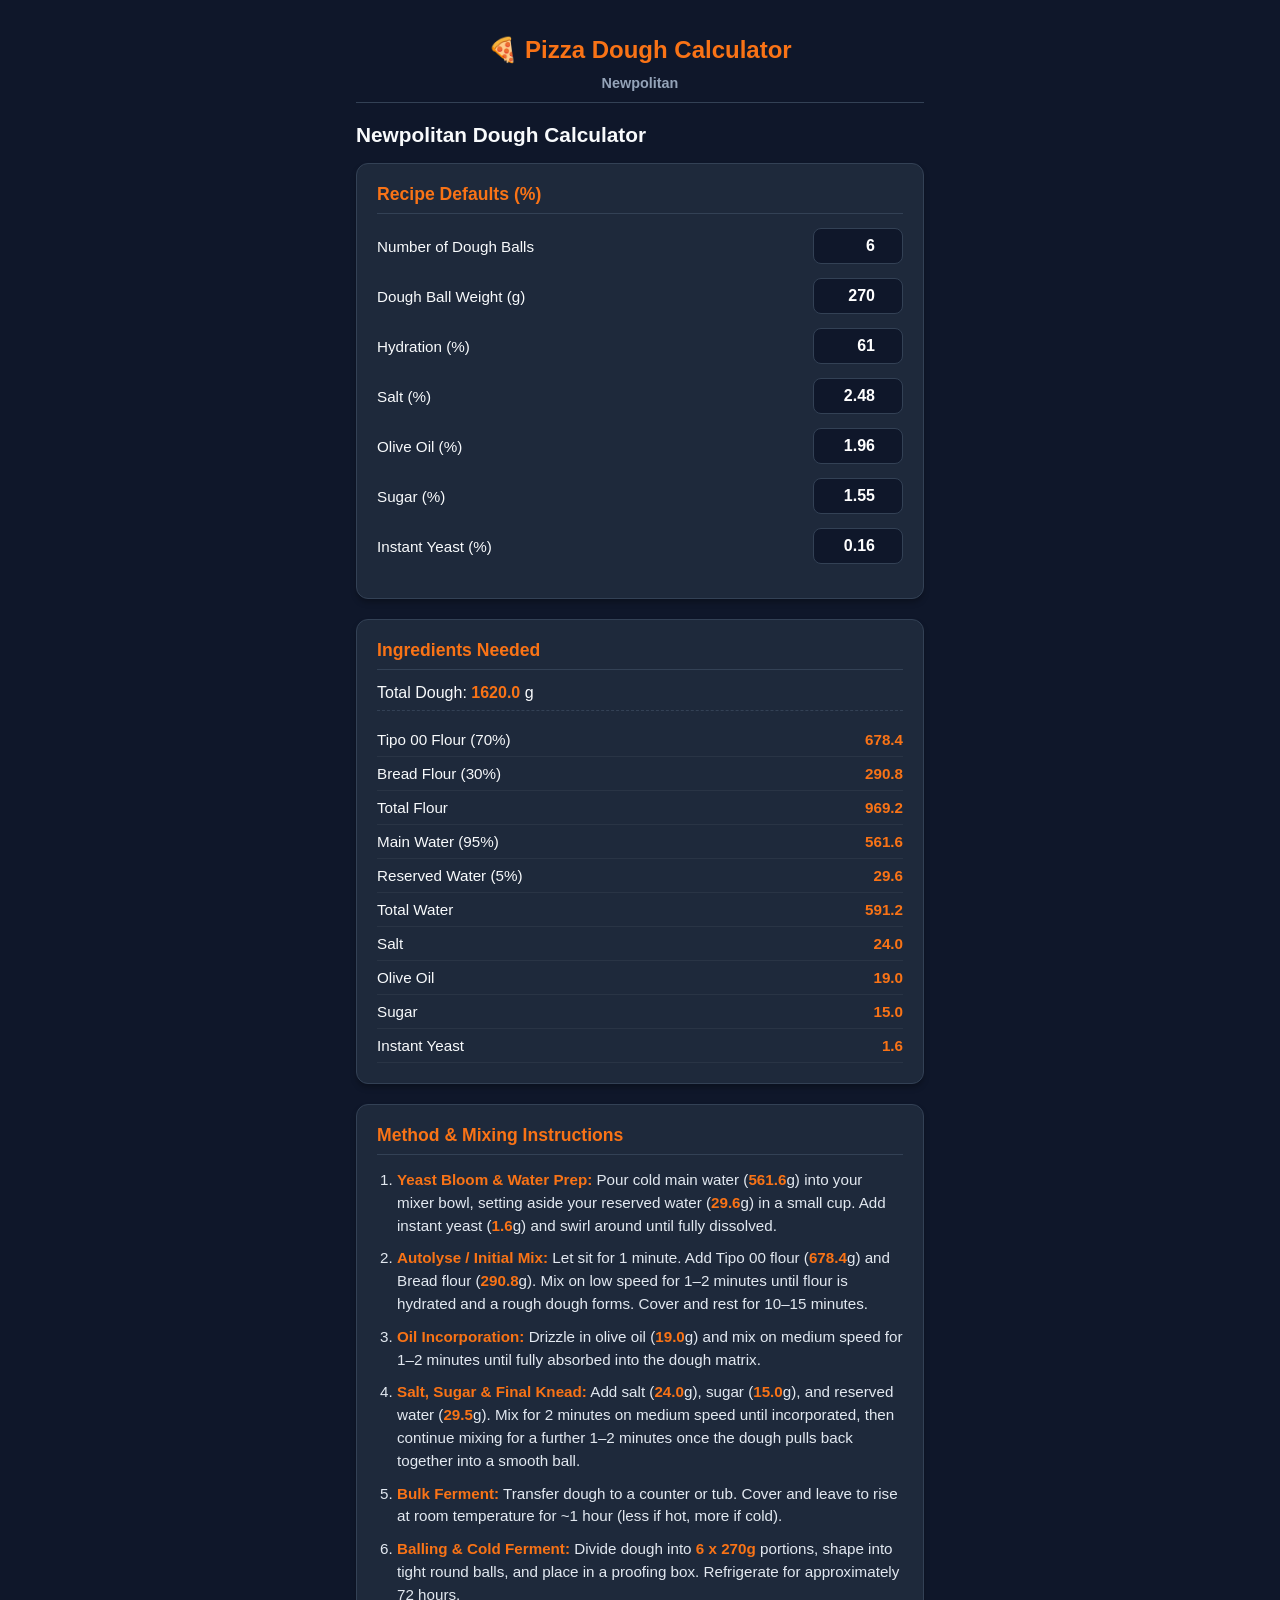
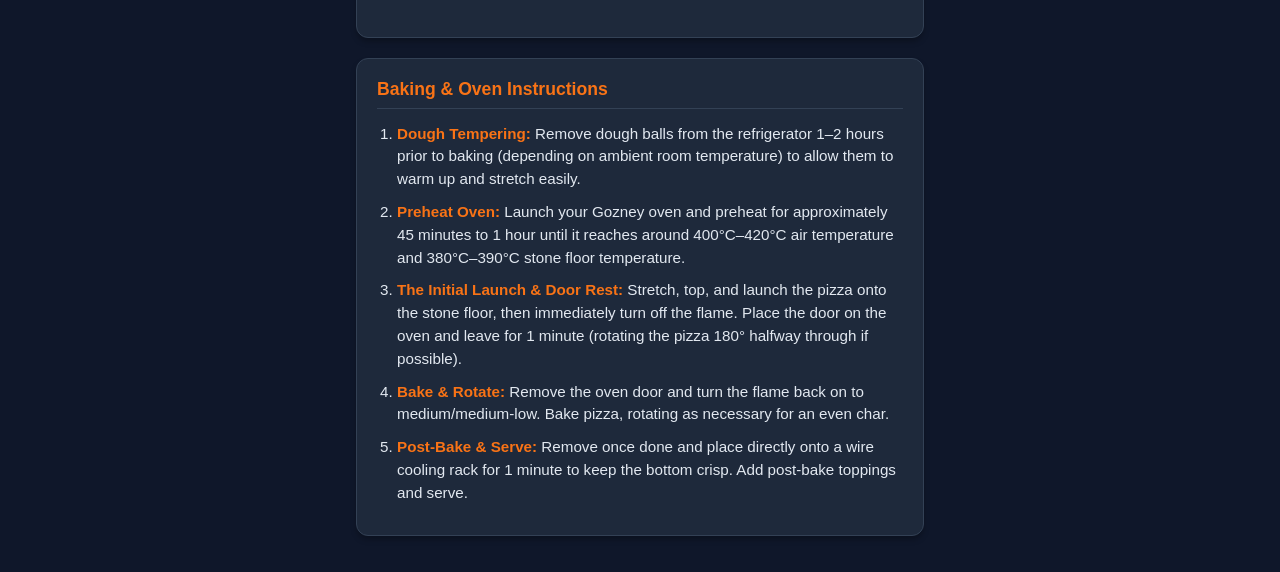
==== index.html @ 99739b67 "Add files via upload" ====
<!DOCTYPE html>
<html lang="en">
<head>
  <meta charset="UTF-8">
  <meta name="viewport" content="width=device-width, initial-scale=1.0">
  <title>Newpolitan Pizza Calculator</title>
  <link rel="stylesheet" href="styles.css">
</head>
<body>

  <!-- Header -->
  <header>
    <h1>🍕 Pizza Dough Calculator</h1>
    <nav>
      <a href="index.html">Newpolitan</a>
    </nav>
  </header>

  <main>
    <h2>Newpolitan Dough Calculator</h2>

    <!-- Inputs Section -->
    <section>
      <h3>Recipe Defaults (%)</h3>
      <label>
        Number of Dough Balls
        <input type="number" id="numBalls" value="6" min="1" max="50">
      </label>
      <label>
        Dough Ball Weight (g)
        <input type="number" id="ballWeight" value="270" step="5" min="50" max="500">
      </label>
      <label>
        Hydration (%)
        <input type="number" id="hydration" value="61" step="0.5" min="50" max="90">
      </label>
      <label>
        Salt (%)
        <input type="number" id="salt" value="2.48" step="0.01" min="0.5" max="5">
      </label>
      <label>
        Olive Oil (%)
        <input type="number" id="oil" value="1.96" step="0.01" min="0" max="5">
      </label>
      <label>
        Sugar (%)
        <input type="number" id="sugar" value="1.55" step="0.01" min="0" max="5">
      </label>
      <label>
        Instant Yeast (%)
        <input type="number" id="yeast" value="0.16" step="0.01" min="0.01" max="2">
      </label>
    </section>

    <!-- Ingredients Needed Section -->
    <section>
      <h3>Ingredients Needed</h3>
      <p class="results-summary">Total Dough: <strong id="totalWeight" style="color: var(--accent-color);">1620</strong> g</p>
      <ul>
        <li><span>Tipo 00 Flour (70%)</span> <strong id="tipo00">678.3 g</strong></li>
        <li><span>Bread Flour (30%)</span> <strong id="breadFlour">290.7 g</strong></li>
        <li><span>Total Flour</span> <strong id="totalFlour">969.0 g</strong></li>
        <li><span>Main Water (95%)</span> <strong id="mainWater">561.5 g</strong></li>
        <li><span>Reserved Water (5%)</span> <strong id="reservedWater">29.5 g</strong></li>
        <li><span>Total Water</span> <strong id="totalWater">591.0 g</strong></li>
        <li><span>Salt</span> <strong id="saltWeight">24.0 g</strong></li>
        <li><span>Olive Oil</span> <strong id="oilWeight">19.0 g</strong></li>
        <li><span>Sugar</span> <strong id="sugarWeight">15.0 g</strong></li>
        <li><span>Instant Yeast</span> <strong id="yeastWeight">1.55 g</strong></li>
      </ul>
    </section>

    <!-- Method Instructions Section -->
    <section>
      <h3>Method & Mixing Instructions</h3>
      <ol>
        <li>
          <strong>Yeast Bloom & Water Prep:</strong> Pour cold main water (<strong id="mMainWater">561.5</strong>g) into your mixer bowl, setting aside your reserved water (<strong id="mReservedWater">29.5</strong>g) in a small cup. Add instant yeast (<strong id="mYeast">1.55</strong>g) and swirl around until fully dissolved.
        </li>
        <li>
          <strong>Autolyse / Initial Mix:</strong> Let sit for 1 minute. Add Tipo 00 flour (<strong id="mTipo00">678.3</strong>g) and Bread flour (<strong id="mBreadFlour">290.7</strong>g). Mix on low speed for 1–2 minutes until flour is hydrated and a rough dough forms. Cover and rest for 10–15 minutes.
        </li>
        <li>
          <strong>Oil Incorporation:</strong> Drizzle in olive oil (<strong id="mOil">19.0</strong>g) and mix on medium speed for 1–2 minutes until fully absorbed into the dough matrix.
        </li>
        <li>
          <strong>Salt, Sugar & Final Knead:</strong> Add salt (<strong id="mSalt">24.0</strong>g), sugar (<strong id="mSugar">15.0</strong>g), and reserved water (<strong id="mReservedWater">29.5</strong>g). Mix for 2 minutes on medium speed until incorporated, then continue mixing for a further 1–2 minutes once the dough pulls back together into a smooth ball.
        </li>
        <li>
          <strong>Bulk Ferment:</strong> Transfer dough to a counter or tub. Cover and leave to rise at room temperature for ~1 hour (less if hot, more if cold).
        </li>
        <li>
          <strong>Balling & Cold Ferment:</strong> Divide dough into <strong><span id="mNumBalls">6</span> x <span id="mBallWeight">270</span>g</strong> portions, shape into tight round balls, and place in a proofing box. Refrigerate for approximately 72 hours.
        </li>
      </ol>
    </section>

    <!-- Baking Instructions Section -->
    <section>
      <h3>Baking & Oven Instructions</h3>
      <ol>
        <li>
          <strong>Dough Tempering:</strong> Remove dough balls from the refrigerator 1–2 hours prior to baking (depending on ambient room temperature) to allow them to warm up and stretch easily.
        </li>
        <li>
          <strong>Preheat Oven:</strong> Launch your Gozney oven and preheat for approximately 45 minutes to 1 hour until it reaches around 400°C–420°C air temperature and 380°C–390°C stone floor temperature.
        </li>
        <li>
          <strong>The Initial Launch & Door Rest:</strong> Stretch, top, and launch the pizza onto the stone floor, then immediately turn off the flame. Place the door on the oven and leave for 1 minute (rotating the pizza 180° halfway through if possible).
        </li>
        <li>
          <strong>Bake & Rotate:</strong> Remove the oven door and turn the flame back on to medium/medium-low. Bake pizza, rotating as necessary for an even char.
        </li>
        <li>
          <strong>Post-Bake & Serve:</strong> Remove once done and place directly onto a wire cooling rack for 1 minute to keep the bottom crisp. Add post-bake toppings and serve.
        </li>
      </ol>
    </section>

  </main>

  <script src="script.js"></script>
</body>
</html>
---- styles.css ----
/* Base styles & background */
:root {
  --bg-color: #0f172a;
  --card-bg: #1e293b;
  --accent-color: #f97316;
  --text-main: #f8fafc;
  --text-muted: #94a3b8;
  --border-color: #334155;
}

* {
  box-sizing: border-box;
  margin: 0;
  padding: 0;
  font-family: -apple-system, BlinkMacSystemFont, "Segoe UI", Roboto, Oxygen, Ubuntu, Cantarell, sans-serif;
}

body {
  background-color: var(--bg-color);
  color: var(--text-main);
  padding: 16px;
  max-width: 600px;
  margin: 0 auto;
}

/* Header & Nav */
header {
  text-align: center;
  padding: 20px 0 10px;
  border-bottom: 1px solid var(--border-color);
  margin-bottom: 20px;
}

header h1 {
  font-size: 1.5rem;
  font-weight: 700;
  color: var(--accent-color);
}

nav {
  margin-top: 10px;
}

nav a {
  color: var(--text-muted);
  text-decoration: none;
  font-weight: 600;
  font-size: 0.9rem;
}

nav a:hover {
  color: var(--accent-color);
}

/* Page Title */
h2 {
  font-size: 1.3rem;
  margin-bottom: 16px;
}

/* Input Card */
section {
  background-color: var(--card-bg);
  border: 1px solid var(--border-color);
  border-radius: 12px;
  padding: 20px;
  margin-bottom: 20px;
  box-shadow: 0 4px 6px -1px rgba(0, 0, 0, 0.3);
}

section h3 {
  font-size: 1.1rem;
  margin-bottom: 14px;
  color: var(--accent-color);
  border-bottom: 1px solid var(--border-color);
  padding-bottom: 8px;
}

label {
  display: flex;
  justify-content: space-between;
  align-items: center;
  margin-bottom: 14px;
  font-size: 0.95rem;
  color: var(--text-main);
}

input[type="number"] {
  width: 90px;
  background-color: #0f172a;
  border: 1px solid var(--border-color);
  color: #fff;
  padding: 8px 12px;
  border-radius: 8px;
  text-align: right;
  font-size: 1rem;
  font-weight: 600;
}

input[type="number"]:focus {
  outline: 2px solid var(--accent-color);
  border-color: transparent;
}

/* Results Display */
.results-summary {
  font-size: 1rem;
  margin-bottom: 12px;
  padding-bottom: 8px;
  border-bottom: 1px dashed var(--border-color);
}

ul {
  list-style: none;
}

ul li {
  display: flex;
  justify-content: space-between;
  padding: 8px 0;
  border-bottom: 1px solid rgba(255, 255, 255, 0.05);
  font-size: 0.95rem;
}

ul li strong {
  color: var(--accent-color);
  font-weight: 700;
}

/* Method Instructions */
ol {
  padding-left: 20px;
}

ol li {
  margin-bottom: 10px;
  line-height: 1.5;
  font-size: 0.95rem;
  color: #e2e8f0;
}

ol li strong {
  color: var(--accent-color);
}
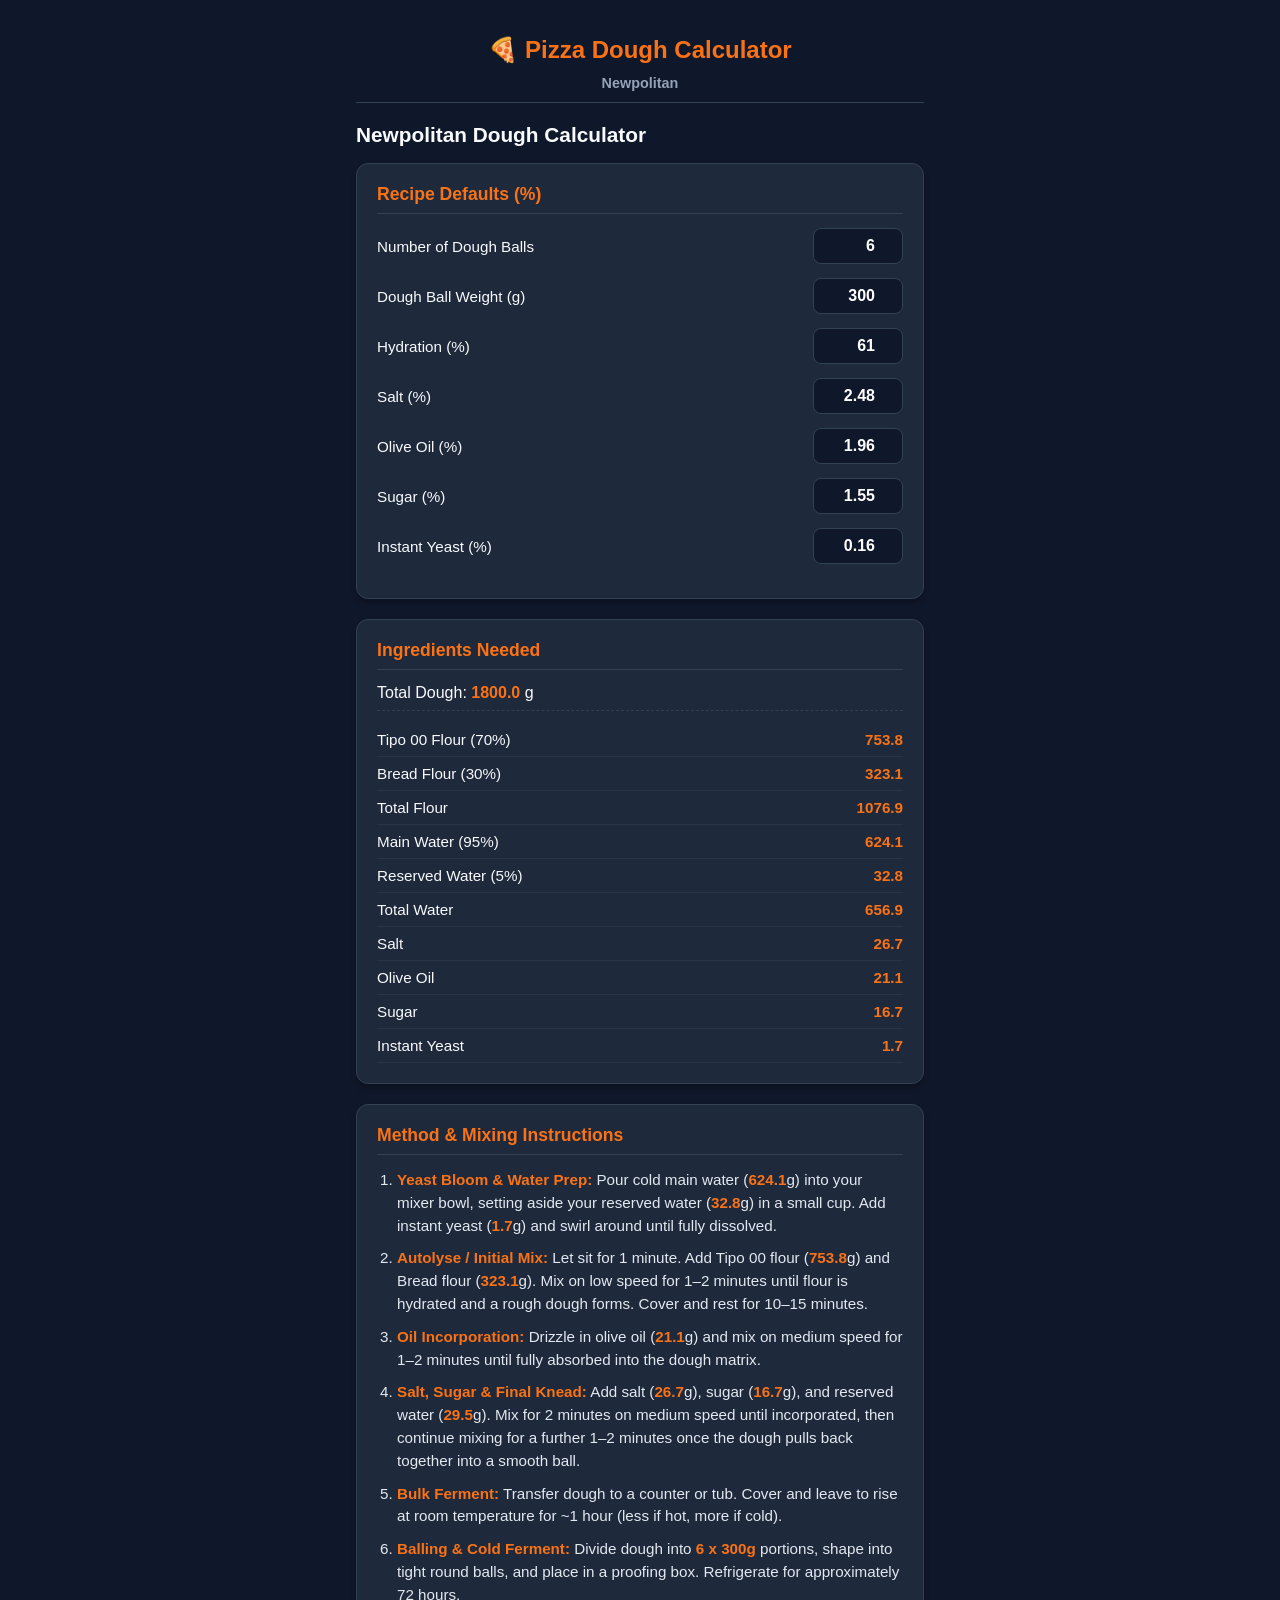
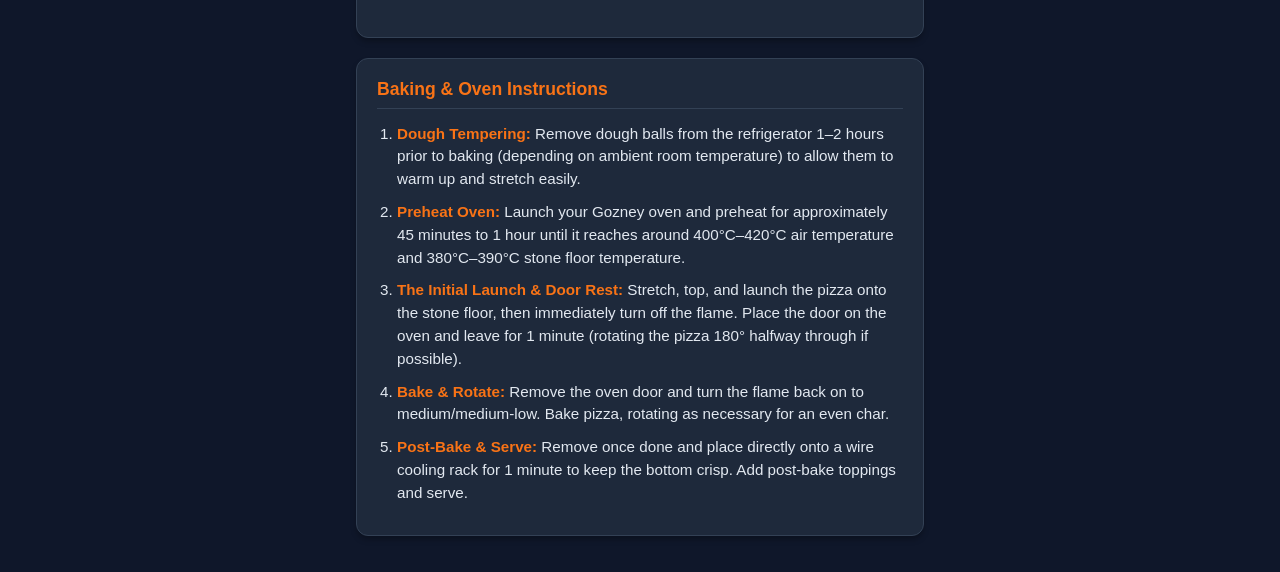
==== commit e268a5b0: "Add files via upload" ====
--- a/index.html
+++ b/index.html
@@ -28,7 +28,7 @@
       </label>
       <label>
         Dough Ball Weight (g)
-        <input type="number" id="ballWeight" value="270" step="5" min="50" max="500">
+        <input type="number" id="ballWeight" value="300" step="5" min="50" max="500">
       </label>
       <label>
         Hydration (%)
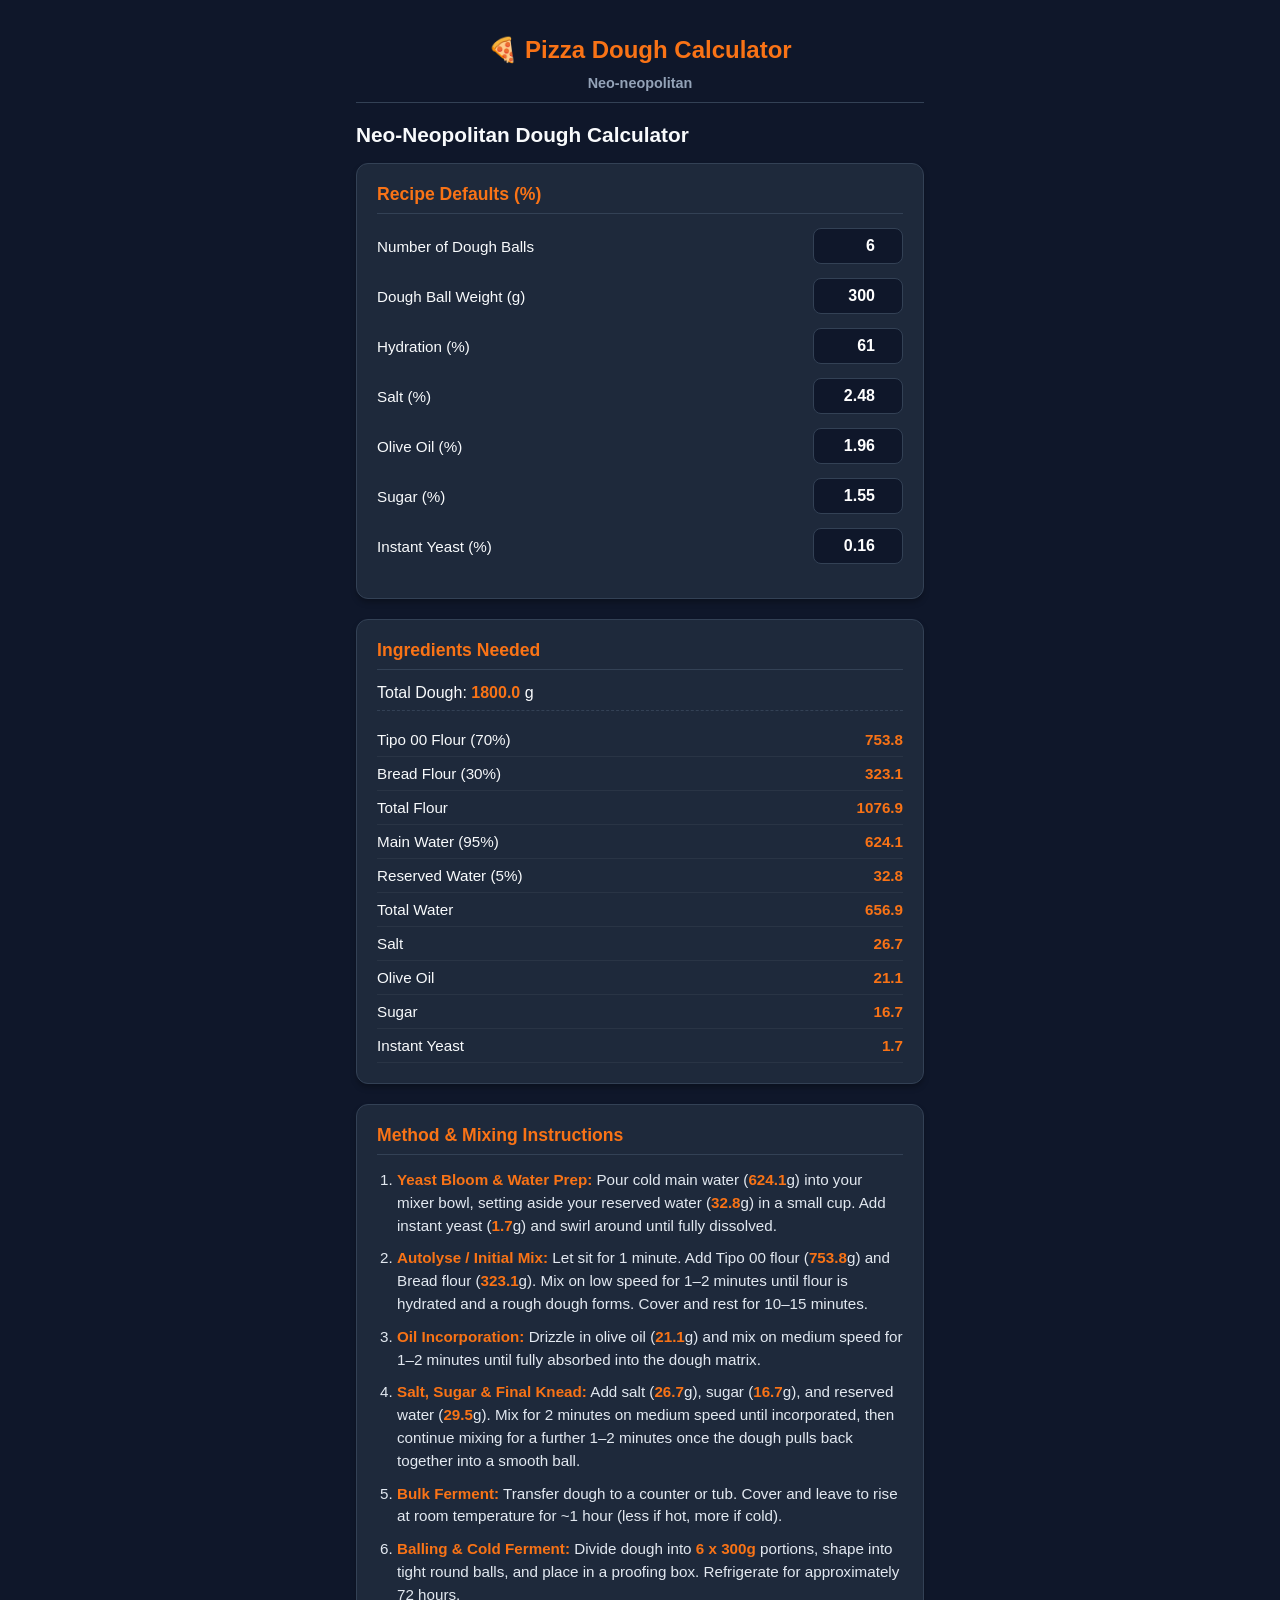
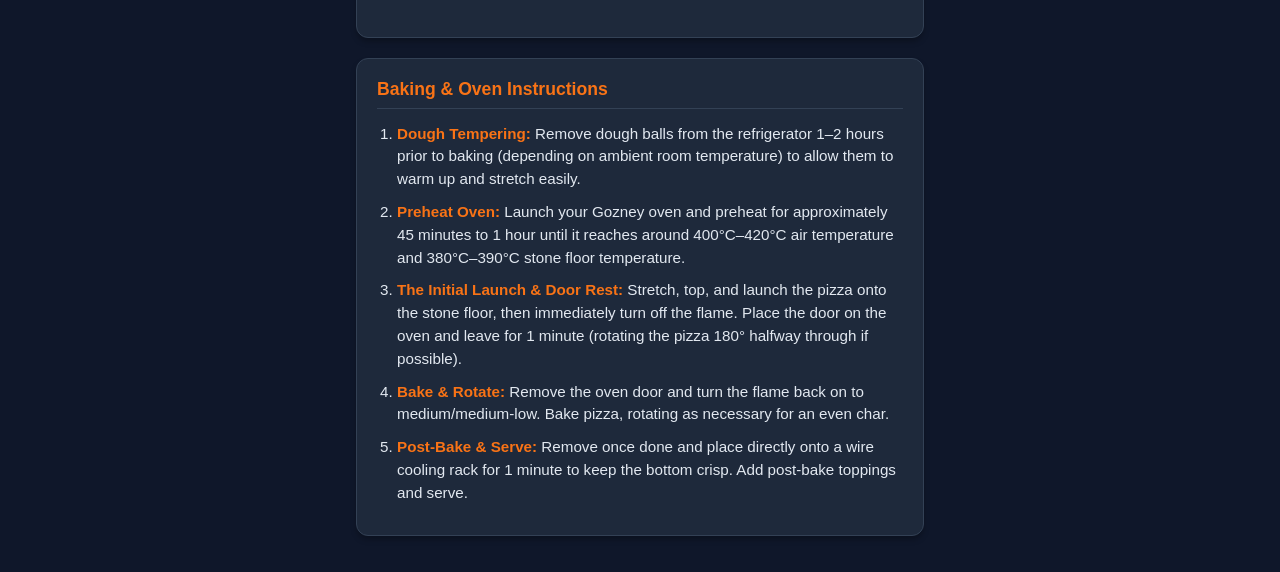
==== commit f07f2cd3: "Add files via upload" ====
--- a/index.html
+++ b/index.html
@@ -3,7 +3,7 @@
 <head>
   <meta charset="UTF-8">
   <meta name="viewport" content="width=device-width, initial-scale=1.0">
-  <title>Newpolitan Pizza Calculator</title>
+  <title>Neo-Neopolitan Pizza Calculator</title>
   <link rel="stylesheet" href="styles.css">
 </head>
 <body>
@@ -12,12 +12,12 @@
   <header>
     <h1>🍕 Pizza Dough Calculator</h1>
     <nav>
-      <a href="index.html">Newpolitan</a>
+      <a href="index.html">Neo-neopolitan</a>
     </nav>
   </header>
 
   <main>
-    <h2>Newpolitan Dough Calculator</h2>
+    <h2>Neo-Neopolitan Dough Calculator</h2>
 
     <!-- Inputs Section -->
     <section>
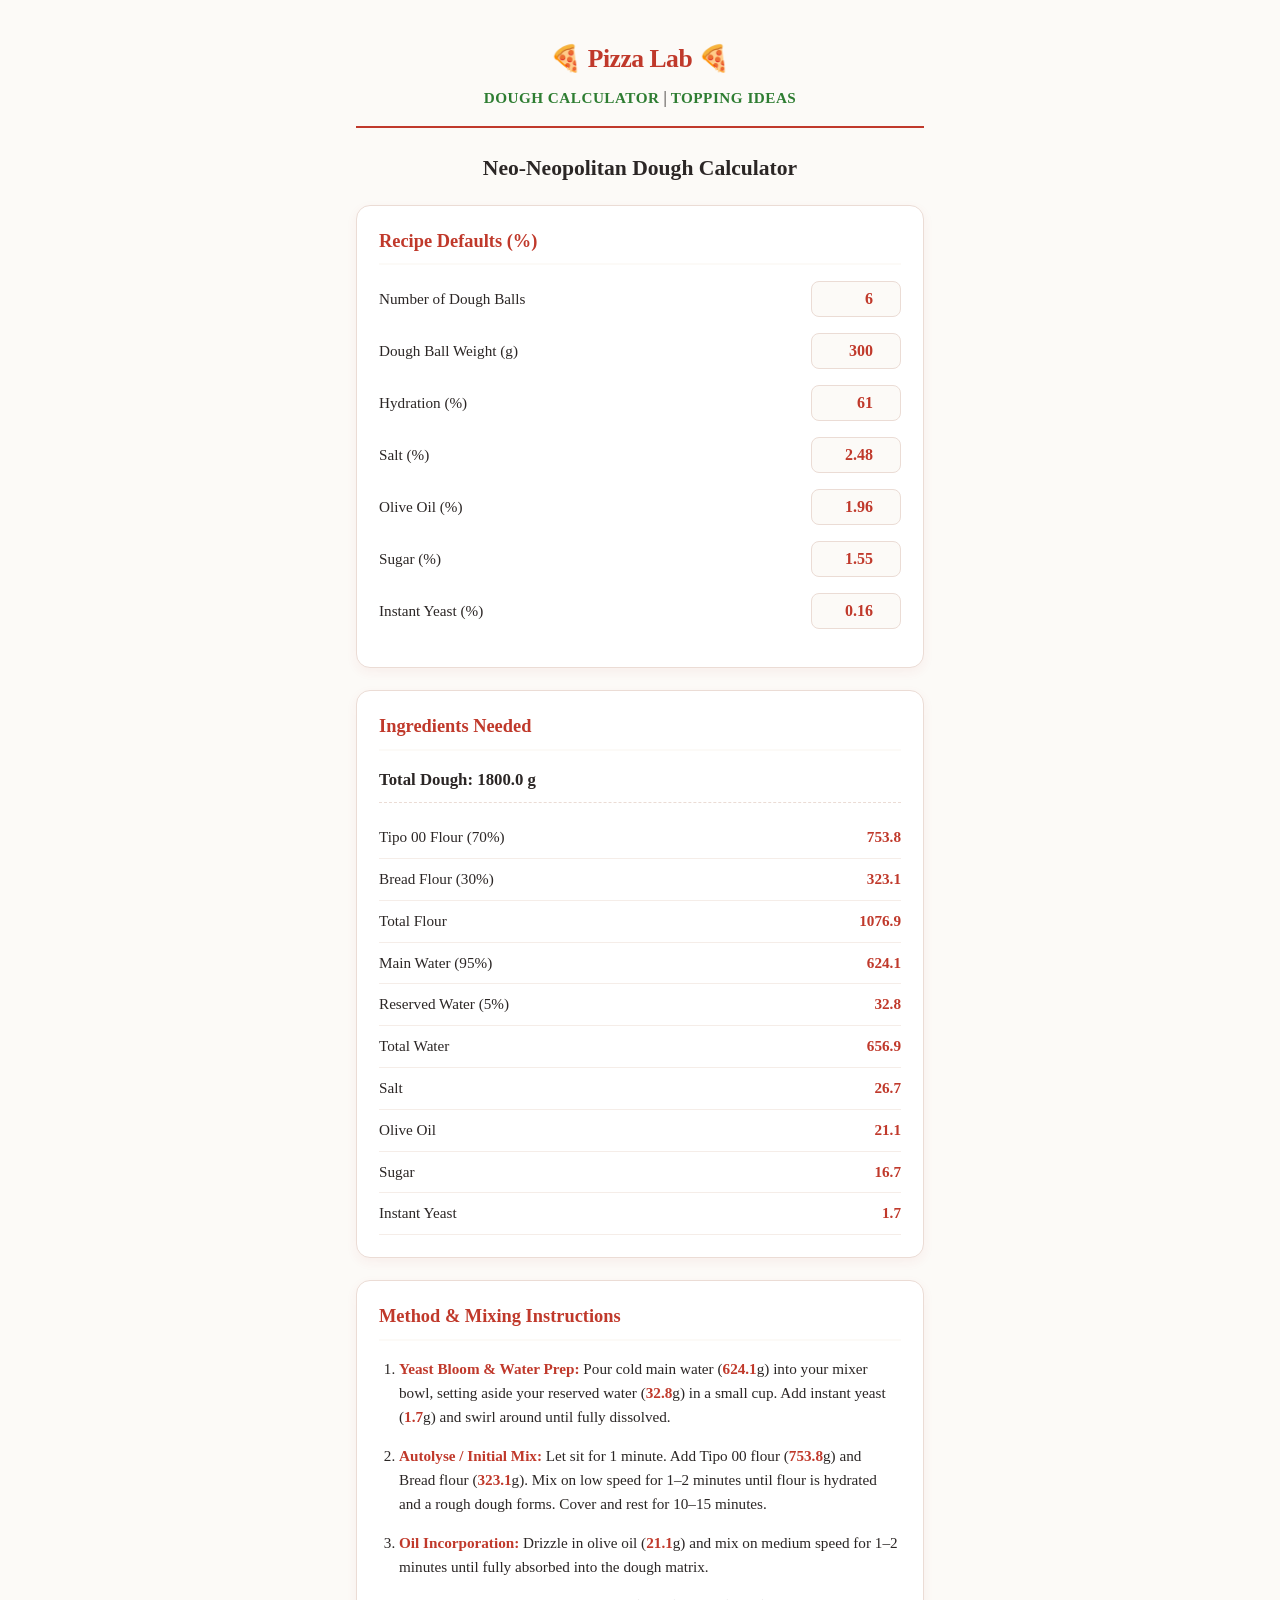
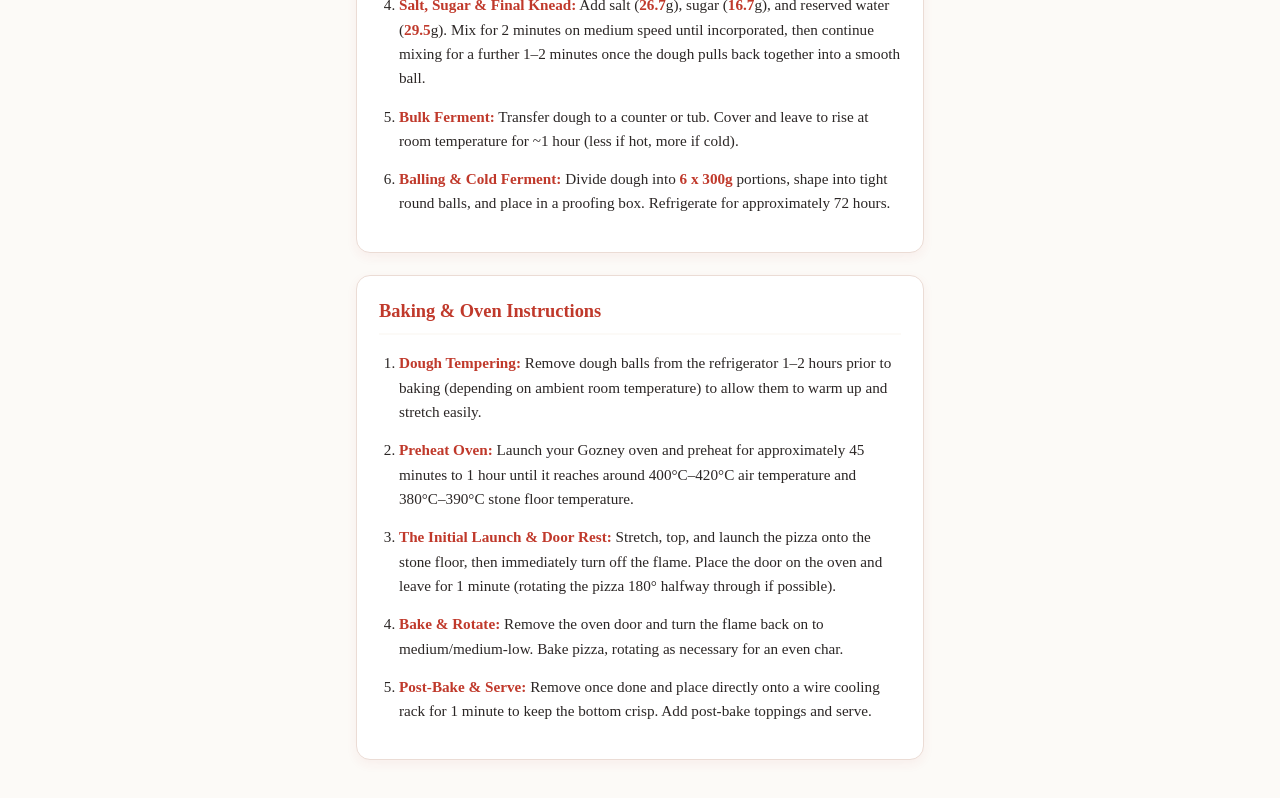
==== commit 66e4c4b2: "Add files via upload" ====
--- a/index.html
+++ b/index.html
@@ -10,9 +10,10 @@
 
   <!-- Header -->
   <header>
-    <h1>🍕 Pizza Dough Calculator</h1>
+    <h1>🍕 Pizza Lab 🍕</h1>
     <nav>
-      <a href="index.html">Neo-neopolitan</a>
+      <a href="index.html">Dough Calculator</a> | 
+      <a href="toppings.html">Topping Ideas</a>
     </nav>
   </header>
 
--- a/styles.css
+++ b/styles.css
@@ -1,18 +1,20 @@
-/* Base styles & background */
+/* Base theme & color palette: Warm parchment white & classic tomato red */
 :root {
-  --bg-color: #0f172a;
-  --card-bg: #1e293b;
-  --accent-color: #f97316;
-  --text-main: #f8fafc;
-  --text-muted: #94a3b8;
-  --border-color: #334155;
+  --bg-color: #fcfaf7;          /* Soft off-white parchment background */
+  --card-bg: #ffffff;          /* Crisp white cards */
+  --accent-red: #c0392b;        /* Rich Italian tomato red */
+  --accent-green: #2e7d32;      /* Deep olive green accent */
+  --text-main: #2b2625;        /* Soft warm charcoal for text */
+  --text-muted: #736b69;       /* Muted brown-grey for labels */
+  --border-color: #ebdcd5;     /* Warm subtle border tone */
+  --card-shadow: 0 4px 12px rgba(192, 57, 43, 0.06);
 }
 
 * {
   box-sizing: border-box;
   margin: 0;
   padding: 0;
-  font-family: -apple-system, BlinkMacSystemFont, "Segoe UI", Roboto, Oxygen, Ubuntu, Cantarell, sans-serif;
+  font-family: -apple-system, BlinkMacSystemFont, "Segoe UI", Roboto, Georgia, serif;
 }
 
 body {
@@ -21,93 +23,105 @@
   padding: 16px;
   max-width: 600px;
   margin: 0 auto;
+  line-height: 1.5;
 }
 
 /* Header & Nav */
 header {
   text-align: center;
-  padding: 20px 0 10px;
-  border-bottom: 1px solid var(--border-color);
-  margin-bottom: 20px;
+  padding: 24px 0 16px;
+  border-bottom: 2px solid var(--accent-red);
+  margin-bottom: 24px;
 }
 
 header h1 {
-  font-size: 1.5rem;
-  font-weight: 700;
-  color: var(--accent-color);
+  font-size: 1.6rem;
+  font-weight: 800;
+  color: var(--accent-red);
+  letter-spacing: -0.5px;
 }
 
 nav {
-  margin-top: 10px;
+  margin-top: 8px;
 }
 
 nav a {
-  color: var(--text-muted);
+  color: var(--accent-green);
   text-decoration: none;
-  font-weight: 600;
-  font-size: 0.9rem;
+  font-weight: 700;
+  font-size: 0.95rem;
+  text-transform: uppercase;
+  letter-spacing: 0.5px;
 }
 
 nav a:hover {
-  color: var(--accent-color);
+  text-decoration: underline;
 }
 
 /* Page Title */
 h2 {
-  font-size: 1.3rem;
-  margin-bottom: 16px;
+  font-size: 1.35rem;
+  margin-bottom: 20px;
+  text-align: center;
+  color: var(--text-main);
+  font-weight: 700;
 }
 
-/* Input Card */
+/* Card Sections */
 section {
   background-color: var(--card-bg);
   border: 1px solid var(--border-color);
-  border-radius: 12px;
-  padding: 20px;
-  margin-bottom: 20px;
-  box-shadow: 0 4px 6px -1px rgba(0, 0, 0, 0.3);
+  border-radius: 14px;
+  padding: 22px;
+  margin-bottom: 22px;
+  box-shadow: var(--card-shadow);
 }
 
 section h3 {
-  font-size: 1.1rem;
-  margin-bottom: 14px;
-  color: var(--accent-color);
-  border-bottom: 1px solid var(--border-color);
+  font-size: 1.15rem;
+  margin-bottom: 16px;
+  color: var(--accent-red);
+  border-bottom: 2px solid var(--bg-color);
   padding-bottom: 8px;
+  font-weight: 700;
 }
 
+/* Input Fields */
 label {
   display: flex;
   justify-content: space-between;
   align-items: center;
-  margin-bottom: 14px;
+  margin-bottom: 16px;
   font-size: 0.95rem;
   color: var(--text-main);
+  font-weight: 500;
 }
 
 input[type="number"] {
   width: 90px;
-  background-color: #0f172a;
+  background-color: var(--bg-color);
   border: 1px solid var(--border-color);
-  color: #fff;
+  color: var(--accent-red);
   padding: 8px 12px;
   border-radius: 8px;
   text-align: right;
   font-size: 1rem;
-  font-weight: 600;
+  font-weight: 700;
 }
 
 input[type="number"]:focus {
-  outline: 2px solid var(--accent-color);
+  outline: 2px solid var(--accent-red);
   border-color: transparent;
+  background-color: #fff;
 }
 
 /* Results Display */
 .results-summary {
-  font-size: 1rem;
-  margin-bottom: 12px;
-  padding-bottom: 8px;
+  font-size: 1.05rem;
+  margin-bottom: 14px;
+  padding-bottom: 10px;
   border-bottom: 1px dashed var(--border-color);
+  font-weight: 600;
 }
 
 ul {
@@ -117,28 +131,32 @@
 ul li {
   display: flex;
   justify-content: space-between;
-  padding: 8px 0;
-  border-bottom: 1px solid rgba(255, 255, 255, 0.05);
+  padding: 9px 0;
+  border-bottom: 1px solid #f5ede8;
   font-size: 0.95rem;
 }
 
+ul li span {
+  color: var(--text-main);
+}
+
 ul li strong {
-  color: var(--accent-color);
+  color: var(--accent-red);
   font-weight: 700;
 }
 
-/* Method Instructions */
+/* Instructions Lists */
 ol {
   padding-left: 20px;
 }
 
 ol li {
-  margin-bottom: 10px;
-  line-height: 1.5;
+  margin-bottom: 14px;
+  line-height: 1.6;
   font-size: 0.95rem;
-  color: #e2e8f0;
+  color: var(--text-main);
 }
 
 ol li strong {
-  color: var(--accent-color);
+  color: var(--accent-red);
 }
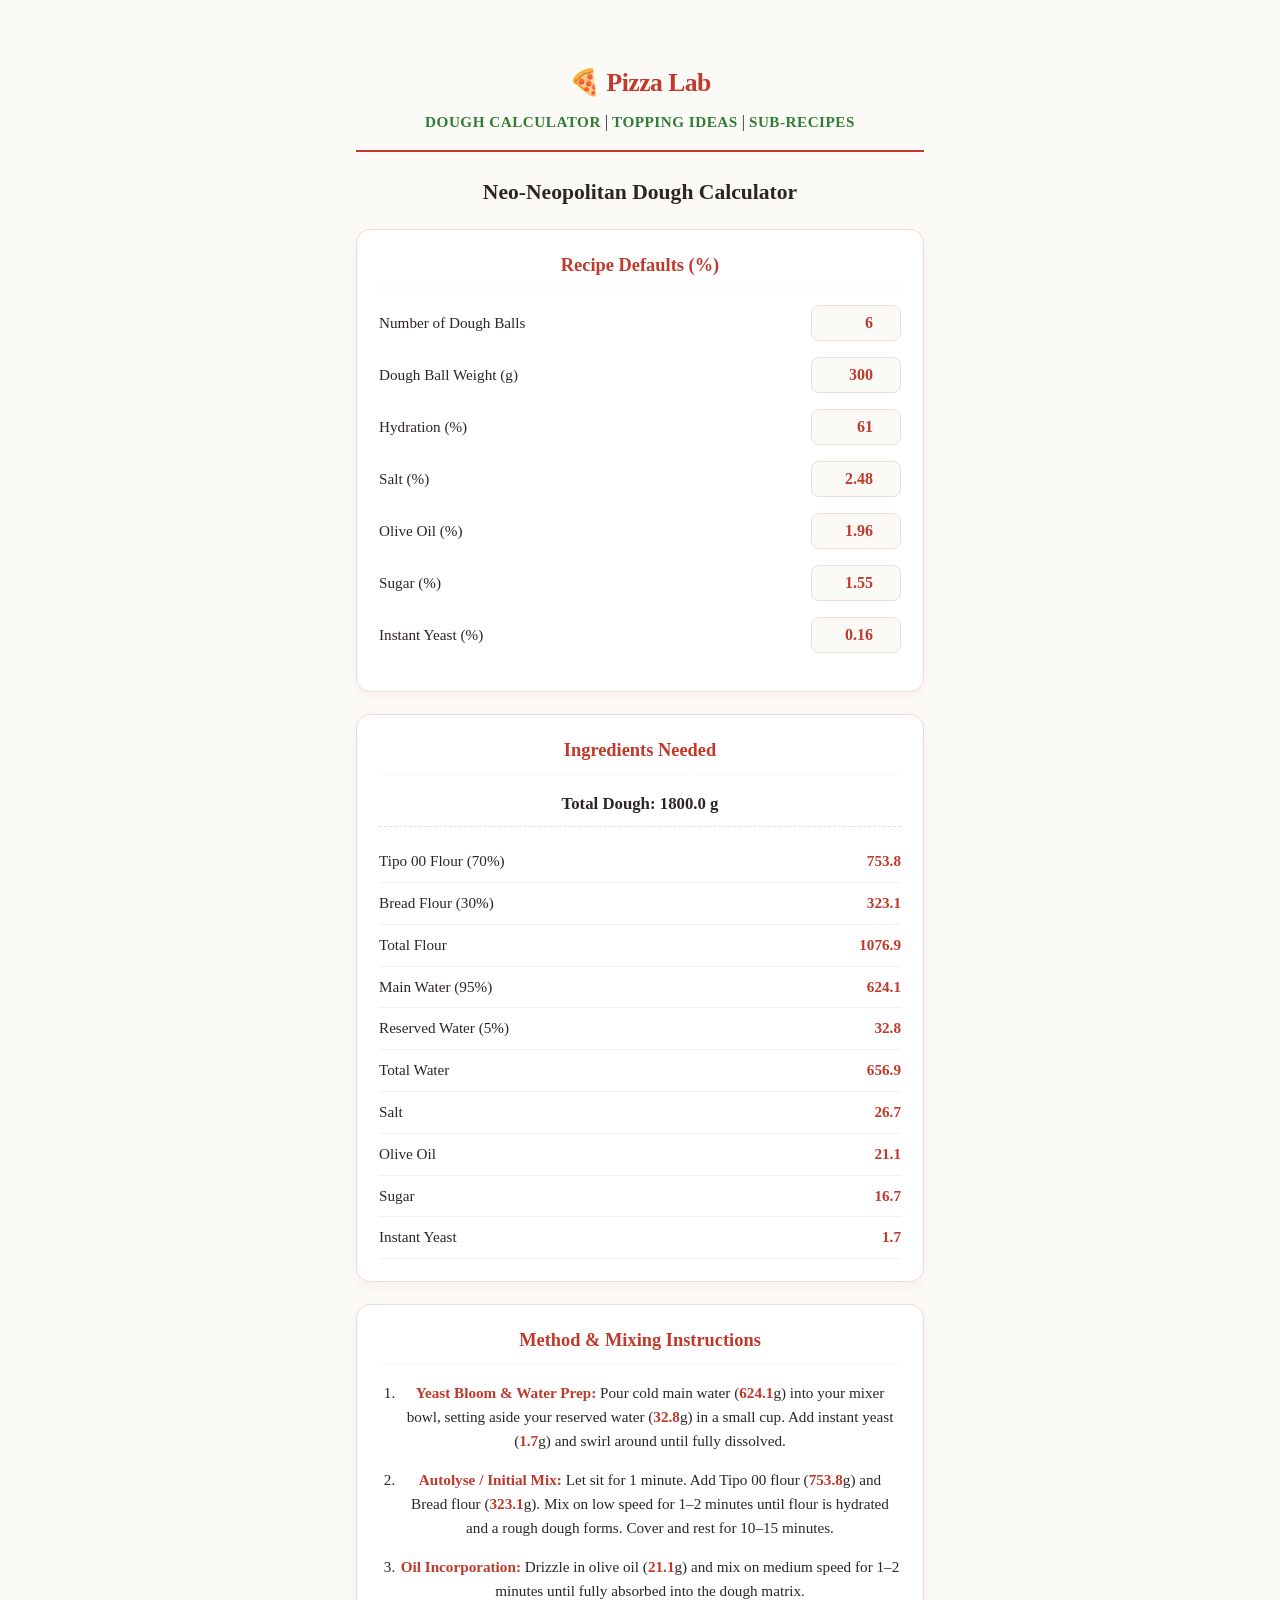
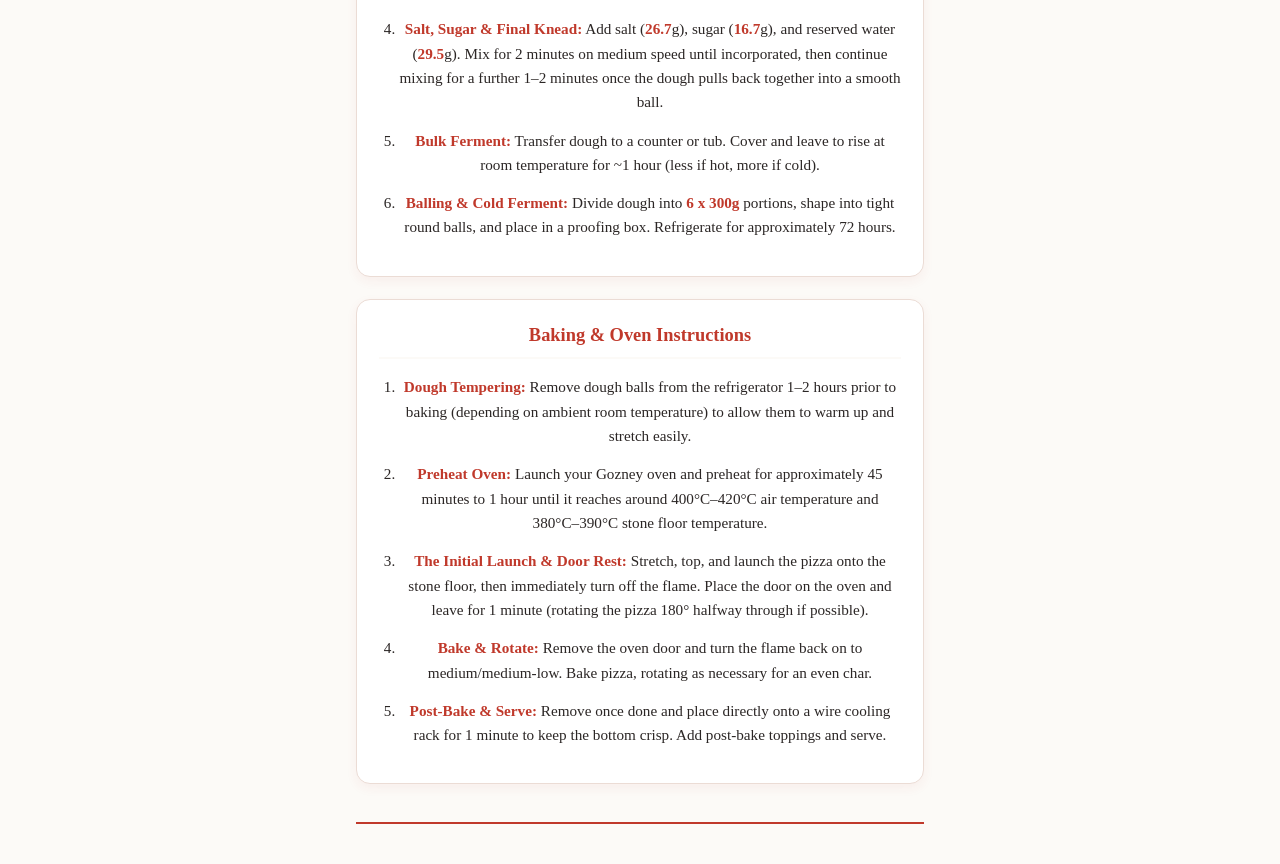
==== commit 28a13139: "Add files via upload" ====
--- a/index.html
+++ b/index.html
@@ -10,10 +10,12 @@
 
   <!-- Header -->
   <header>
-    <h1>🍕 Pizza Lab 🍕</h1>
+    <header>
+    <h1>🍕 Pizza Lab</h1>
     <nav>
       <a href="index.html">Dough Calculator</a> | 
-      <a href="toppings.html">Topping Ideas</a>
+      <a href="toppings.html">Topping Ideas</a> |
+      <a href="recipes.html">Sub-Recipes</a>
     </nav>
   </header>
 
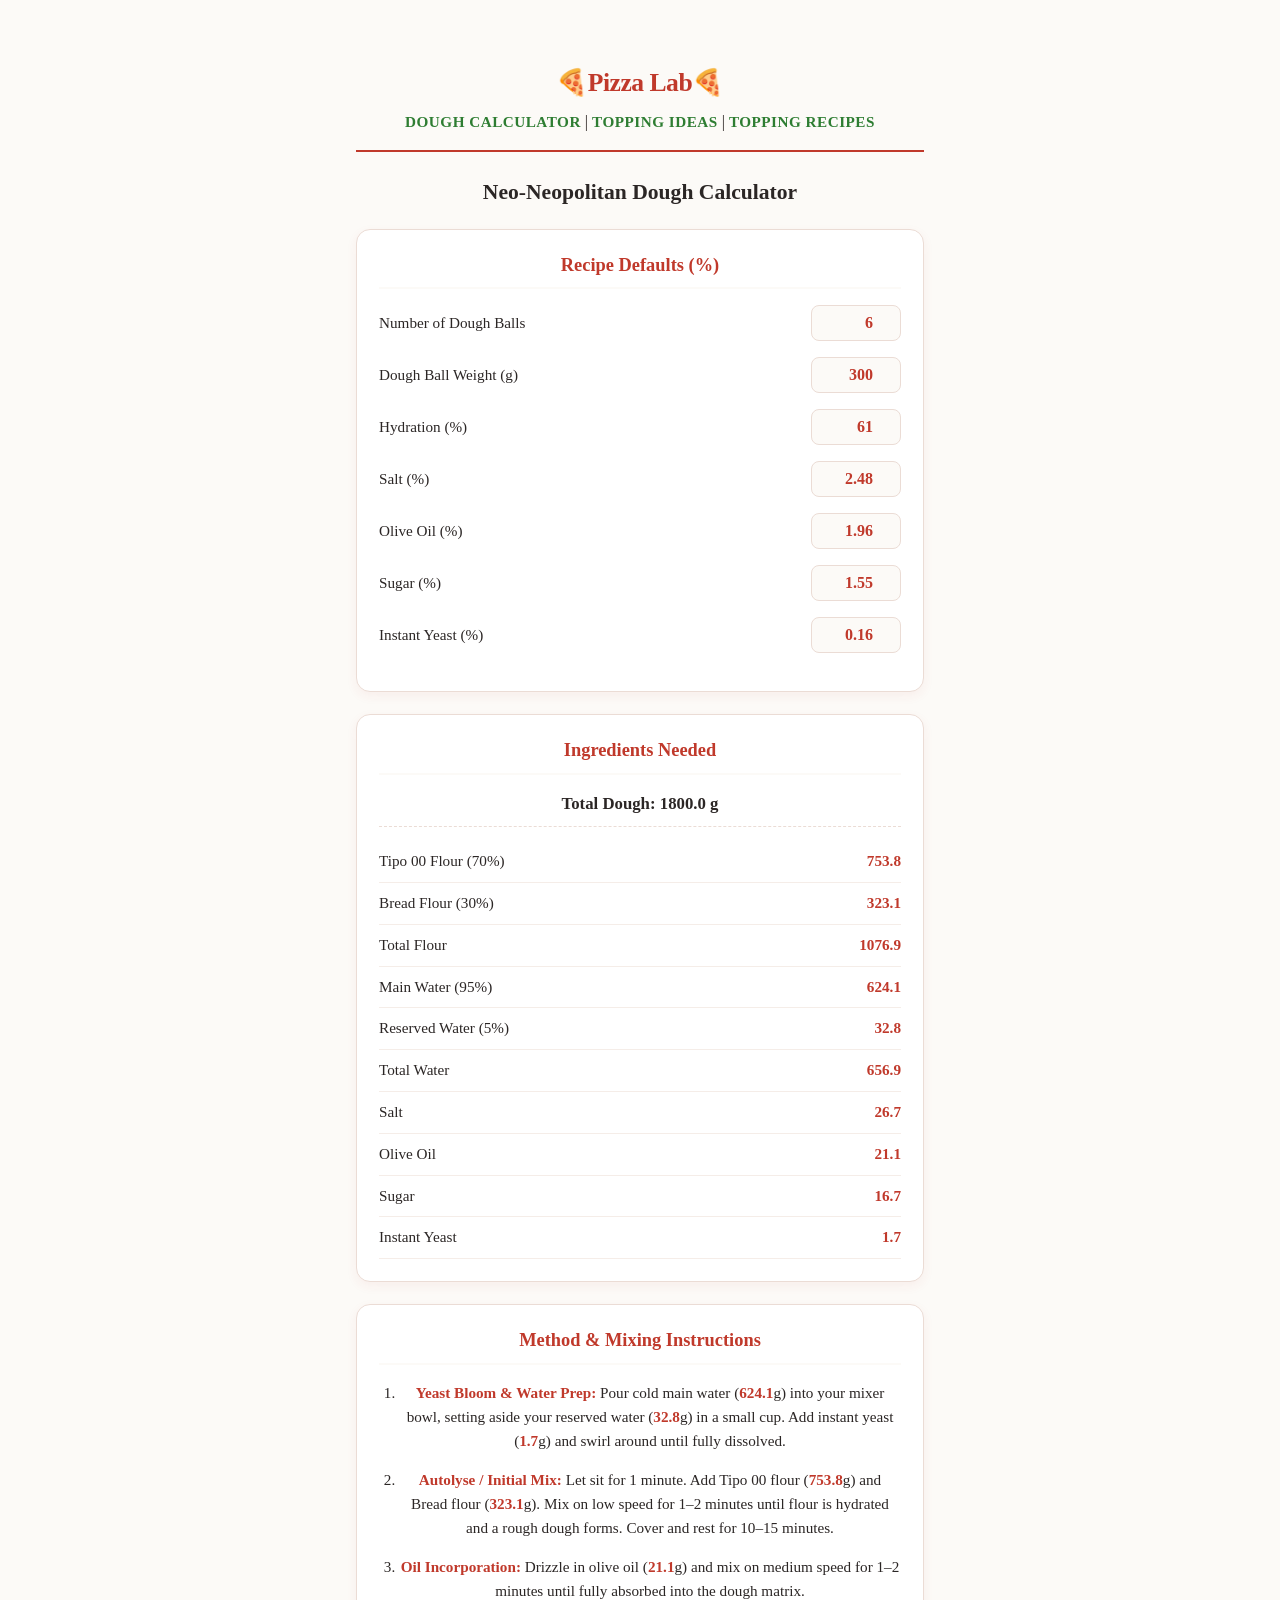
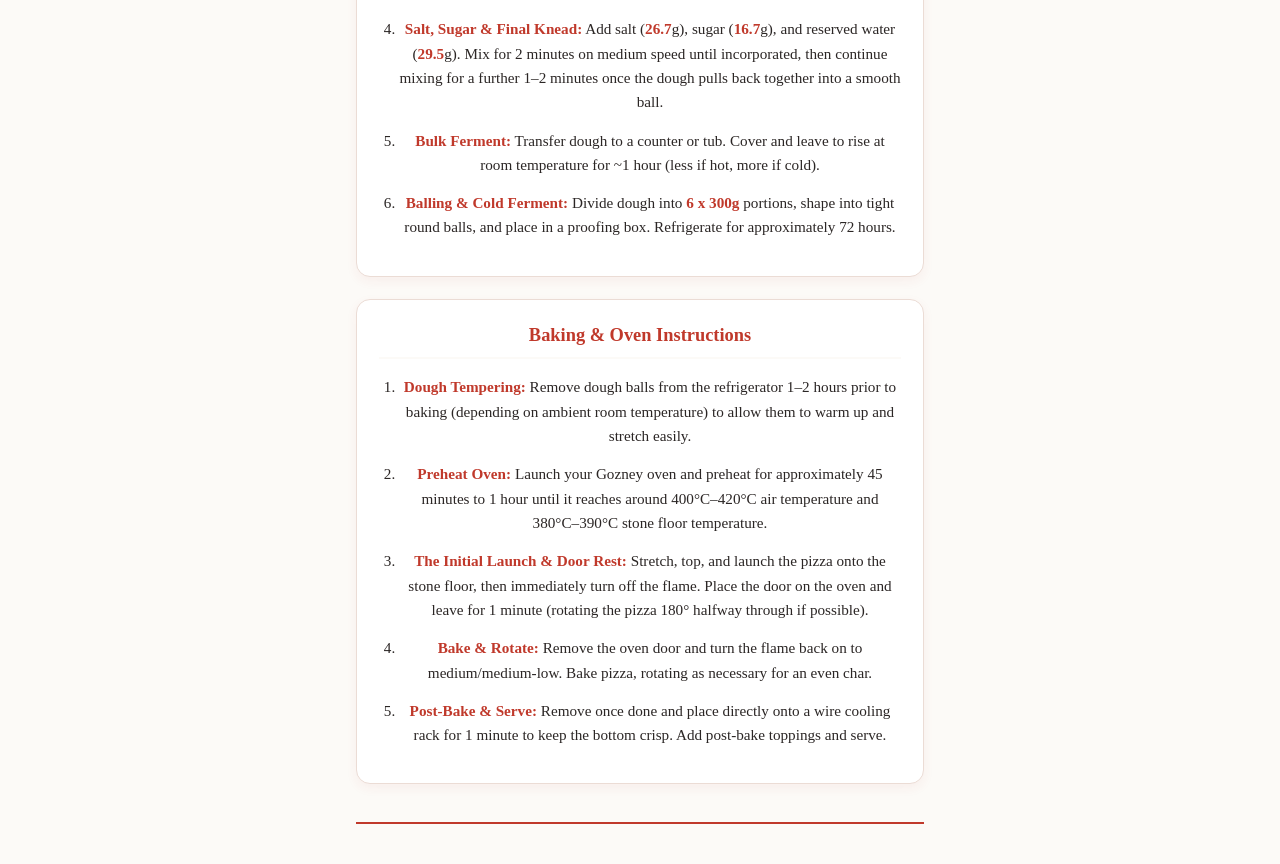
==== commit abda5d3e: "Update header and navigation links in index.html" ====
--- a/index.html
+++ b/index.html
@@ -11,11 +11,11 @@
   <!-- Header -->
   <header>
     <header>
-    <h1>🍕 Pizza Lab</h1>
+    <h1>🍕Pizza Lab🍕</h1>
     <nav>
       <a href="index.html">Dough Calculator</a> | 
       <a href="toppings.html">Topping Ideas</a> |
-      <a href="recipes.html">Sub-Recipes</a>
+      <a href="recipes.html">Topping Recipes</a>
     </nav>
   </header>
 
@@ -124,4 +124,4 @@
 
   <script src="script.js"></script>
 </body>
-</html>+</html>
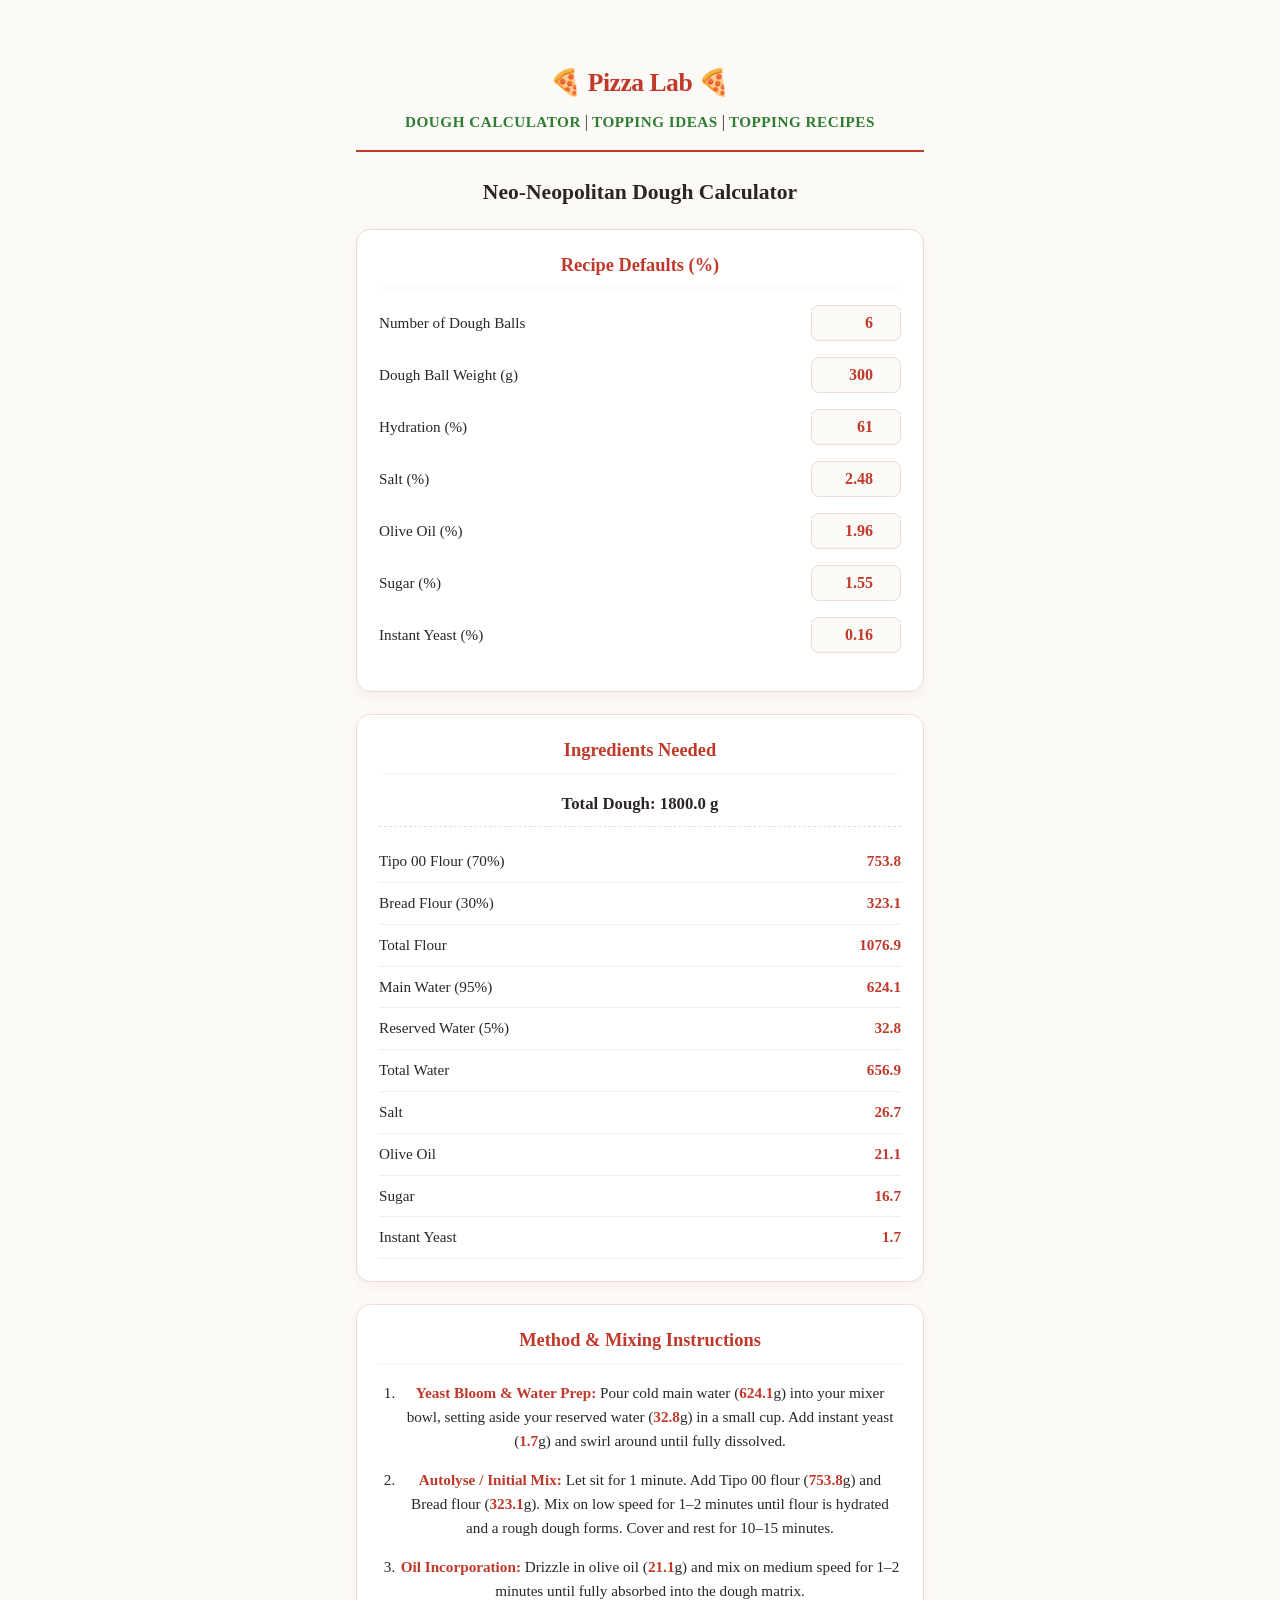
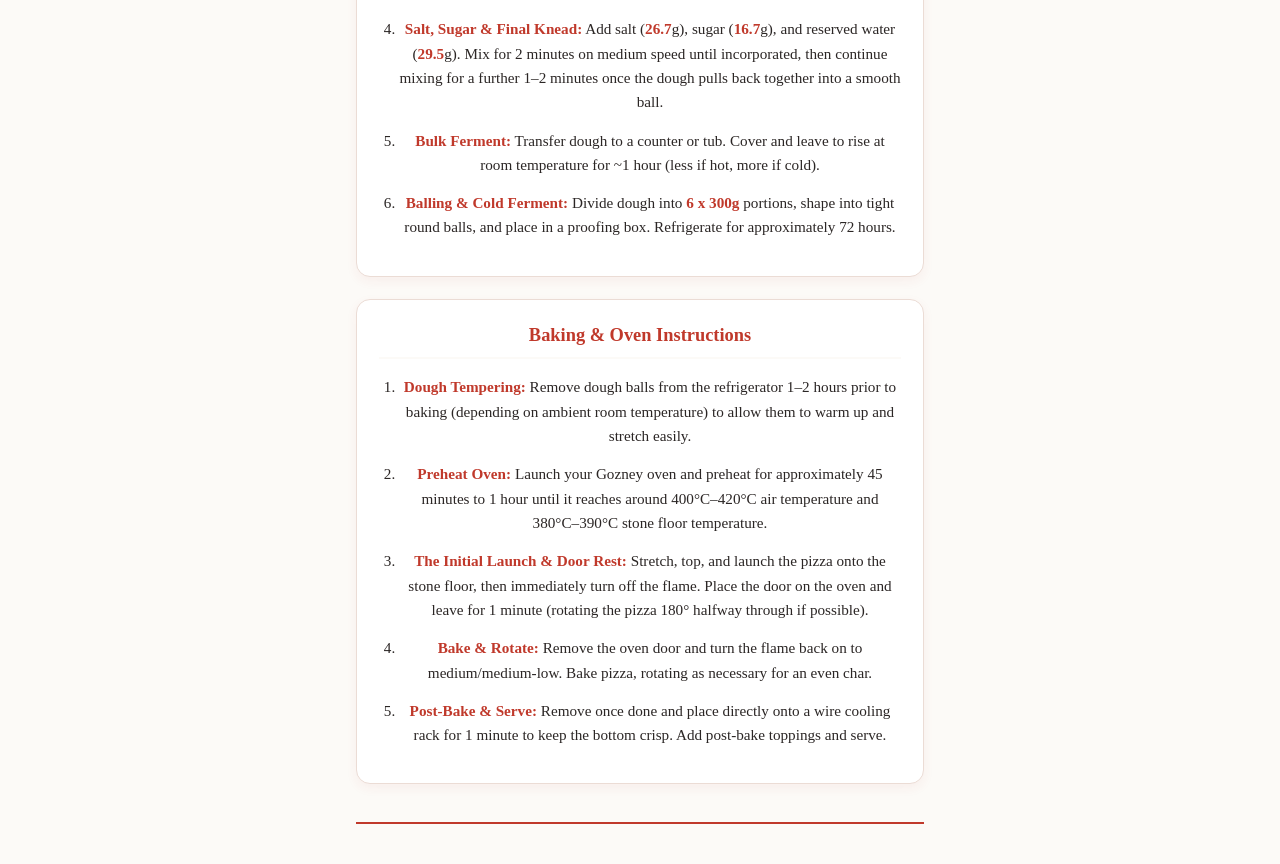
==== commit aca6249c: "Add spaces around 'Pizza Lab' in header" ====
--- a/index.html
+++ b/index.html
@@ -11,7 +11,7 @@
   <!-- Header -->
   <header>
     <header>
-    <h1>🍕Pizza Lab🍕</h1>
+    <h1>🍕 Pizza Lab 🍕</h1>
     <nav>
       <a href="index.html">Dough Calculator</a> | 
       <a href="toppings.html">Topping Ideas</a> |
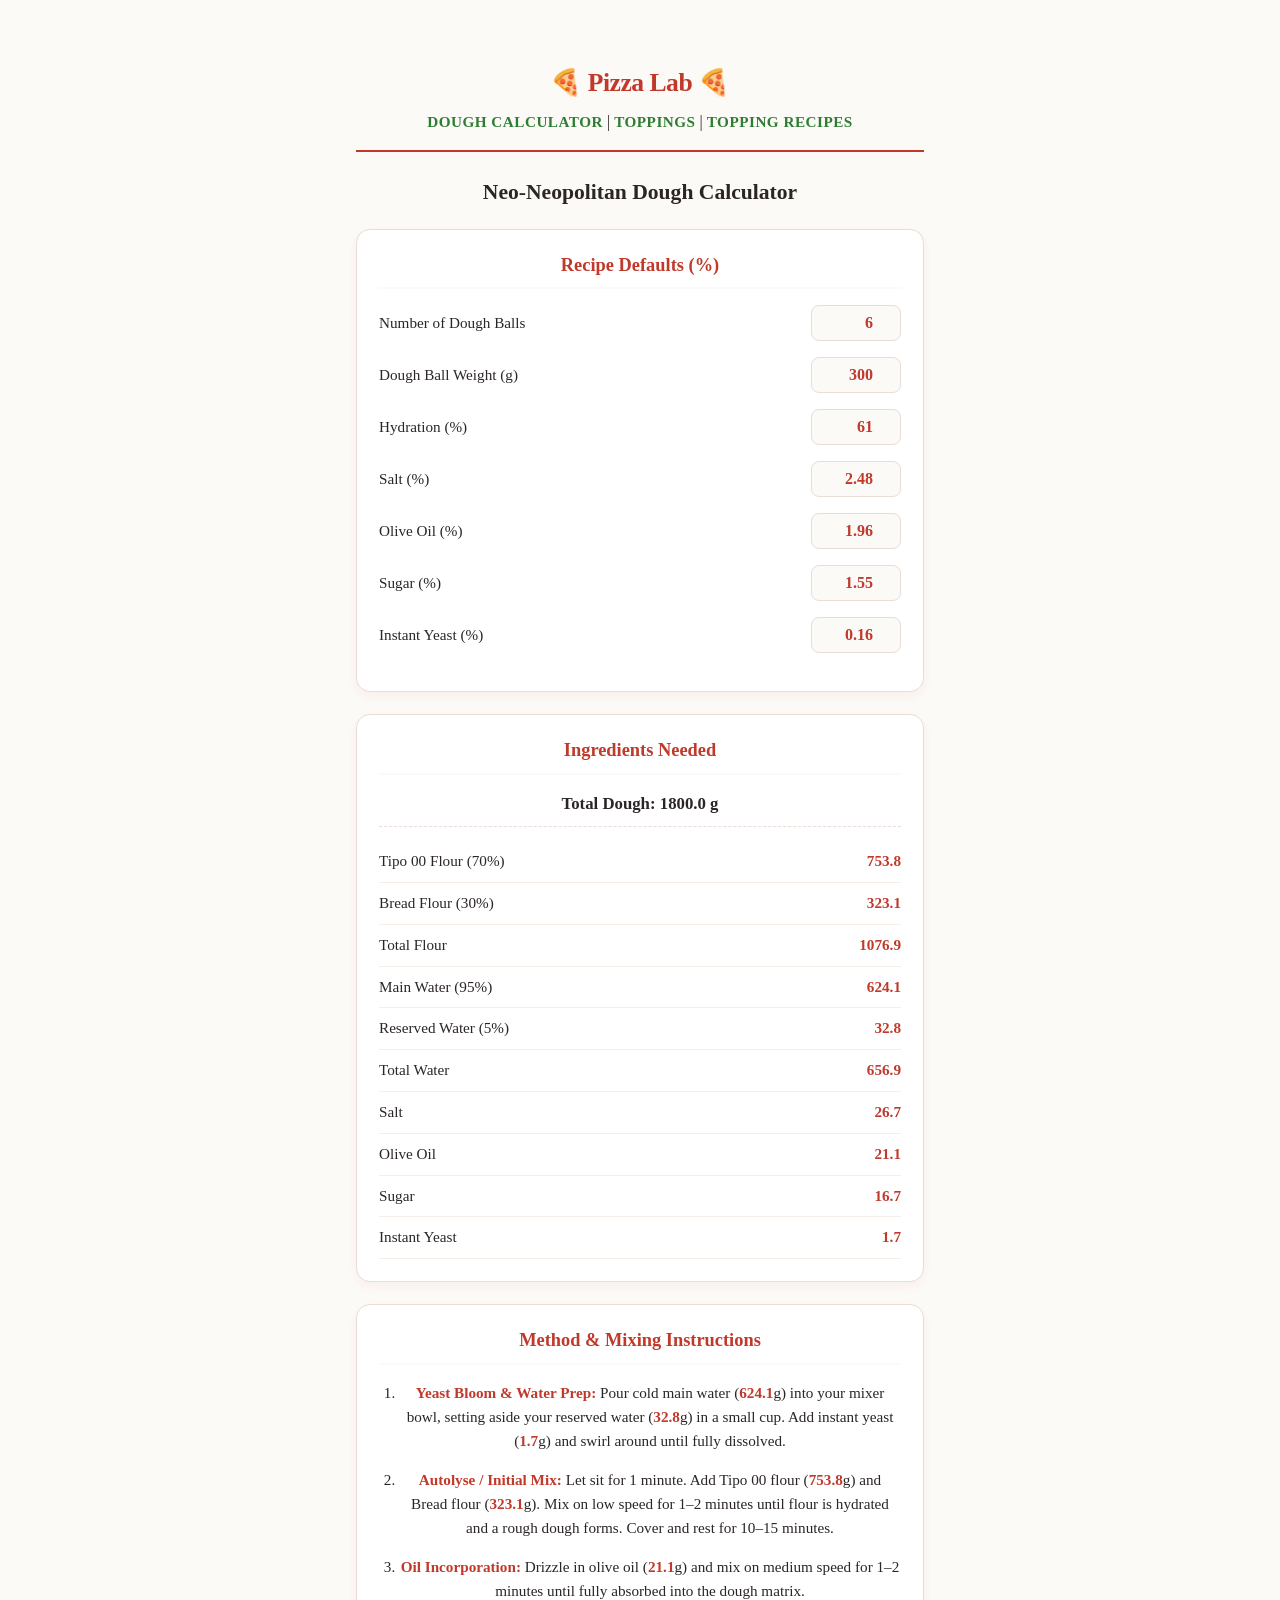
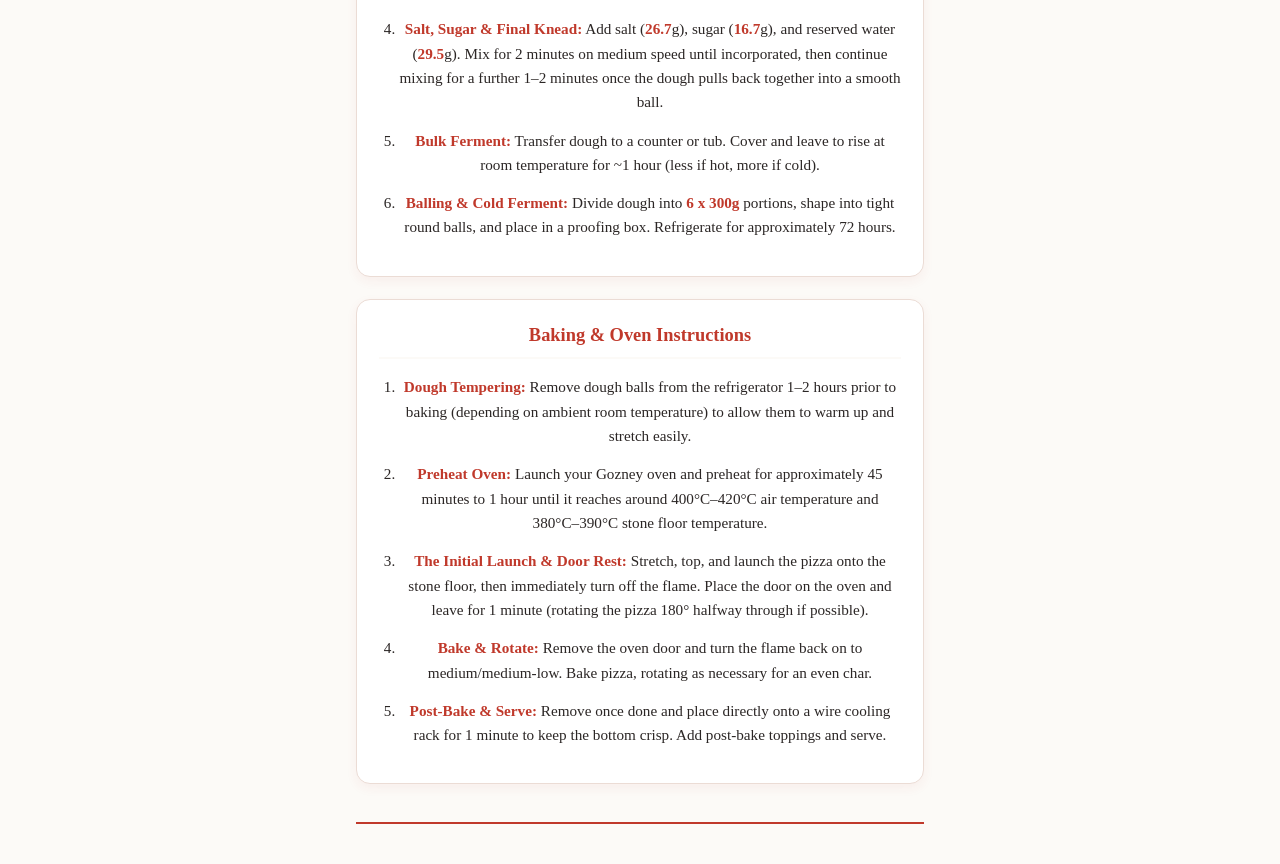
==== commit d24ed637: "Rename 'Topping Ideas' link to 'Toppings'" ====
--- a/index.html
+++ b/index.html
@@ -14,7 +14,7 @@
     <h1>🍕 Pizza Lab 🍕</h1>
     <nav>
       <a href="index.html">Dough Calculator</a> | 
-      <a href="toppings.html">Topping Ideas</a> |
+      <a href="toppings.html">Toppings</a> |
       <a href="recipes.html">Topping Recipes</a>
     </nav>
   </header>
